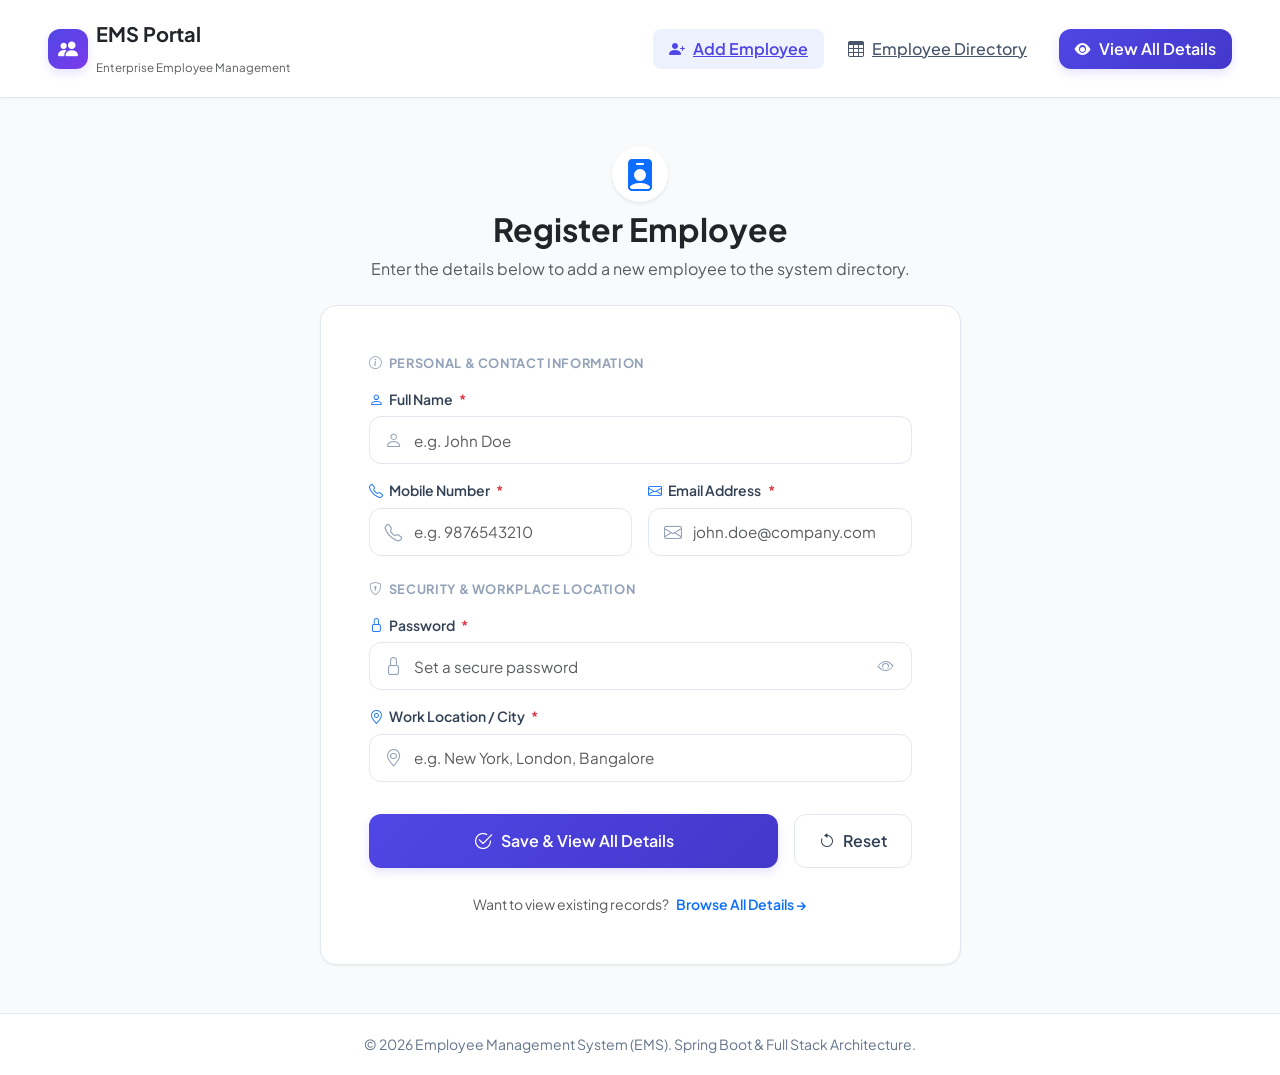
==== employ/src/main/resources/static/index.html @ b4abef82 "updated" ====
<!DOCTYPE html>
<html lang="en">
<head>
    <meta charset="UTF-8">
    <meta name="viewport" content="width=device-width, initial-scale=1.0">
    <title>Employee Management System | Add New Employee</title>
    <!-- Google Fonts -->
    <link rel="preconnect" href="https://fonts.googleapis.com">
    <link rel="preconnect" href="https://fonts.gstatic.com" crossorigin>
    <link href="https://fonts.googleapis.com/css2?family=Plus+Jakarta+Sans:wght@400;500;600;700;800&display=swap" rel="stylesheet">
    <!-- Bootstrap 5 CSS -->
    <link href="https://cdn.jsdelivr.net/npm/bootstrap@5.3.3/dist/css/bootstrap.min.css" rel="stylesheet">
    <!-- Bootstrap Icons -->
    <link rel="stylesheet" href="https://cdn.jsdelivr.net/npm/bootstrap-icons@1.11.3/font/bootstrap-icons.min.css">
    <!-- Custom CSS -->
    <link rel="stylesheet" href="css/styles.css">
</head>
<body>

    <!-- Header Navigation -->
    <nav class="navbar navbar-expand-lg navbar-custom sticky-top">
        <div class="container-fluid px-lg-4">
            <a class="navbar-brand d-flex align-items-center gap-2" href="index.html">
                <div class="brand-badge">
                    <i class="bi bi-people-fill"></i>
                </div>
                <div>
                    <div class="fw-bold fs-5 text-dark leading-none">EMS Portal</div>
                    <small class="text-muted" style="font-size: 0.725rem;">Enterprise Employee Management</small>
                </div>
            </a>
            
            <button class="navbar-toggler" type="button" data-bs-toggle="collapse" data-bs-target="#navContent">
                <span class="navbar-toggler-icon"></span>
            </button>

            <div class="collapse navbar-collapse" id="navContent">
                <ul class="navbar-nav ms-auto align-items-lg-center gap-2 mt-3 mt-lg-0">
                    <li class="nav-item">
                        <a class="nav-link-custom active" href="index.html">
                            <i class="bi bi-person-plus-fill"></i> Add Employee
                        </a>
                    </li>
                    <li class="nav-item">
                        <a class="nav-link-custom" href="employees.html">
                            <i class="bi bi-table"></i> Employee Directory
                        </a>
                    </li>
                    <li class="nav-item ms-lg-2">
                        <a href="employees.html" class="btn btn-primary-custom py-2 px-3">
                            <i class="bi bi-eye-fill"></i> View All Details
                        </a>
                    </li>
                </ul>
            </div>
        </div>
    </nav>

    <!-- Main Content Area -->
    <main class="container py-5">
        <div class="row justify-content-center">
            <div class="col-12 col-md-10 col-lg-8 col-xl-7">
                
                <!-- Page Header Title -->
                <div class="text-center mb-4">
                    <div class="d-inline-flex align-items-center justify-content-center p-2 rounded-circle bg-white shadow-sm mb-2" style="width: 56px; height: 56px;">
                        <i class="bi bi-person-badge-fill text-primary fs-2"></i>
                    </div>
                    <h2 class="fw-bold text-dark">Register Employee</h2>
                    <p class="text-muted">Enter the details below to add a new employee to the system directory.</p>
                </div>

                <!-- Registration Card -->
                <div class="app-card p-4 p-md-5">
                    <form id="addEmployeeForm" novalidate>
                        
                        <div class="form-section-title">
                            <i class="bi bi-info-circle me-1"></i> Personal & Contact Information
                        </div>

                        <!-- Full Name -->
                        <div class="mb-3">
                            <label for="name" class="custom-form-label">
                                <i class="bi bi-person text-primary"></i> Full Name <span class="text-danger">*</span>
                            </label>
                            <div class="custom-input-group">
                                <i class="bi bi-person input-icon"></i>
                                <input type="text" class="form-control form-control-custom" id="name" name="name" 
                                       placeholder="e.g. John Doe" required minlength="2">
                            </div>
                            <div class="invalid-feedback">Please enter a valid full name (minimum 2 characters).</div>
                        </div>

                        <!-- Grid: Mobile & Email -->
                        <div class="row g-3 mb-3">
                            <!-- Mobile Number -->
                            <div class="col-md-6">
                                <label for="mobile" class="custom-form-label">
                                    <i class="bi bi-telephone text-primary"></i> Mobile Number <span class="text-danger">*</span>
                                </label>
                                <div class="custom-input-group">
                                    <i class="bi bi-telephone input-icon"></i>
                                    <input type="tel" class="form-control form-control-custom" id="mobile" name="mobile" 
                                           placeholder="e.g. 9876543210" required pattern="[0-9]{10}">
                                </div>
                                <div class="invalid-feedback">Please enter a valid 10-digit mobile number.</div>
                            </div>

                            <!-- Email Address -->
                            <div class="col-md-6">
                                <label for="email" class="custom-form-label">
                                    <i class="bi bi-envelope text-primary"></i> Email Address <span class="text-danger">*</span>
                                </label>
                                <div class="custom-input-group">
                                    <i class="bi bi-envelope input-icon"></i>
                                    <input type="email" class="form-control form-control-custom" id="email" name="email" 
                                           placeholder="john.doe@company.com" required>
                                </div>
                                <div class="invalid-feedback">Please enter a valid corporate email.</div>
                            </div>
                        </div>

                        <div class="form-section-title mt-4">
                            <i class="bi bi-shield-lock me-1"></i> Security & Workplace Location
                        </div>

                        <!-- Password -->
                        <div class="mb-3">
                            <label for="password" class="custom-form-label">
                                <i class="bi bi-lock text-primary"></i> Password <span class="text-danger">*</span>
                            </label>
                            <div class="custom-input-group">
                                <i class="bi bi-lock input-icon"></i>
                                <input type="password" class="form-control form-control-custom" id="password" name="password" 
                                       placeholder="Set a secure password" required minlength="4">
                                <button type="button" class="password-toggle-btn" id="togglePasswordBtn" title="Toggle password visibility">
                                    <i class="bi bi-eye" id="togglePasswordIcon"></i>
                                </button>
                            </div>
                            <div class="invalid-feedback">Password is required (minimum 4 characters).</div>
                        </div>

                        <!-- Location / Office -->
                        <div class="mb-4">
                            <label for="location" class="custom-form-label">
                                <i class="bi bi-geo-alt text-primary"></i> Work Location / City <span class="text-danger">*</span>
                            </label>
                            <div class="custom-input-group">
                                <i class="bi bi-geo-alt input-icon"></i>
                                <input type="text" class="form-control form-control-custom" id="location" name="location" 
                                       placeholder="e.g. New York, London, Bangalore" required>
                            </div>
                            <div class="invalid-feedback">Please specify the work location or branch.</div>
                        </div>

                        <!-- Form Actions -->
                        <div class="d-flex flex-column flex-sm-row gap-3 pt-2">
                            <button type="submit" id="submitBtn" class="btn btn-primary-custom flex-grow-1">
                                <i class="bi bi-check2-circle fs-5"></i>
                                <span id="btnText">Save & View All Details</span>
                                <div id="btnSpinner" class="spinner-border spinner-border-sm d-none" role="status">
                                    <span class="visually-hidden">Loading...</span>
                                </div>
                            </button>
                            <button type="reset" class="btn btn-secondary-custom">
                                <i class="bi bi-arrow-counterclockwise"></i> Reset
                            </button>
                        </div>

                        <!-- Bottom Link -->
                        <div class="text-center mt-4">
                            <span class="text-muted small">Want to view existing records?</span>
                            <a href="employees.html" class="fw-semibold text-primary ms-1 small text-decoration-none">
                                Browse All Details &rarr;
                            </a>
                        </div>
                    </form>
                </div>

            </div>
        </div>
    </main>

    <!-- Footer -->
    <footer>
        <div class="container text-center">
            <p class="mb-0">&copy; 2026 Employee Management System (EMS). Spring Boot & Full Stack Architecture.</p>
        </div>
    </footer>

    <!-- Bootstrap 5 JS Bundle -->
    <script src="https://cdn.jsdelivr.net/npm/bootstrap@5.3.3/dist/js/bootstrap.bundle.min.js"></script>
    <!-- API and Helpers -->
    <script src="js/api.js"></script>

    <script>
        // Password Visibility Toggle
        const togglePasswordBtn = document.getElementById('togglePasswordBtn');
        const passwordInput = document.getElementById('password');
        const togglePasswordIcon = document.getElementById('togglePasswordIcon');

        togglePasswordBtn.addEventListener('click', () => {
            const isPassword = passwordInput.getAttribute('type') === 'password';
            passwordInput.setAttribute('type', isPassword ? 'text' : 'password');
            togglePasswordIcon.className = isPassword ? 'bi bi-eye-slash' : 'bi bi-eye';
        });

        // Form Submission Logic
        const form = document.getElementById('addEmployeeForm');
        const submitBtn = document.getElementById('submitBtn');
        const btnText = document.getElementById('btnText');
        const btnSpinner = document.getElementById('btnSpinner');

        form.addEventListener('submit', async (e) => {
            e.preventDefault();

            // Validate Bootstrap Form
            if (!form.checkValidity()) {
                e.stopPropagation();
                form.classList.add('was-validated');
                Toast.show('Please fill in all required fields accurately.', 'warning');
                return;
            }

            const employeeData = {
                name: document.getElementById('name').value.trim(),
                mobile: parseInt(document.getElementById('mobile').value.trim(), 10),
                email: document.getElementById('email').value.trim(),
                password: document.getElementById('password').value,
                location: document.getElementById('location').value.trim()
            };

            // Loading state
            submitBtn.disabled = true;
            btnText.textContent = 'Saving details...';
            btnSpinner.classList.remove('d-none');

            try {
                const savedEmployee = await EmployeeAPI.add(employeeData);
                Toast.show(`Employee "${savedEmployee.name || employeeData.name}" added successfully! Redirecting...`, 'success', 2000);
                
                // Form reset
                form.reset();
                form.classList.remove('was-validated');

                // Redirect to All Details Page
                setTimeout(() => {
                    window.location.href = 'employees.html';
                }, 1200);

            } catch (err) {
                console.error(err);
                Toast.show(err.message || 'Error occurred while saving employee.', 'danger');
                submitBtn.disabled = false;
                btnText.textContent = 'Save & View All Details';
                btnSpinner.classList.add('d-none');
            }
        });
    </script>
</body>
</html>
---- employ/src/main/resources/static/css/styles.css ----
/* ==========================================================================
   Professional Employee Management System Stylesheet
   Modern SaaS UI with refined palette, typography & animations
   ========================================================================== */

:root {
  --primary: #4f46e5;
  --primary-hover: #4338ca;
  --primary-light: #eef2ff;
  --primary-glow: rgba(79, 70, 229, 0.15);
  --success: #10b981;
  --success-light: #ecfdf5;
  --danger: #ef4444;
  --danger-light: #fef2f2;
  --warning: #f59e0b;
  --warning-light: #fffbeb;
  --info: #0ea5e9;
  --info-light: #f0f9ff;
  --slate-50: #f8fafc;
  --slate-100: #f1f5f9;
  --slate-200: #e2e8f0;
  --slate-300: #cbd5e1;
  --slate-400: #94a3b8;
  --slate-500: #64748b;
  --slate-600: #475569;
  --slate-700: #334155;
  --slate-800: #1e293b;
  --slate-900: #0f172a;
  --radius-sm: 8px;
  --radius-md: 12px;
  --radius-lg: 16px;
  --radius-xl: 24px;
  --shadow-sm: 0 1px 2px 0 rgba(0, 0, 0, 0.05);
  --shadow-md: 0 4px 6px -1px rgba(0, 0, 0, 0.07), 0 2px 4px -2px rgba(0, 0, 0, 0.05);
  --shadow-lg: 0 10px 15px -3px rgba(0, 0, 0, 0.08), 0 4px 6px -4px rgba(0, 0, 0, 0.04);
  --shadow-xl: 0 20px 25px -5px rgba(0, 0, 0, 0.08), 0 8px 10px -6px rgba(0, 0, 0, 0.04);
  --transition: all 0.2s cubic-bezier(0.4, 0, 0.2, 1);
}

* {
  box-sizing: border-box;
}

body {
  font-family: 'Plus Jakarta Sans', -apple-system, BlinkMacSystemFont, "Segoe UI", Roboto, sans-serif;
  background-color: #f8fafc;
  color: var(--slate-700);
  min-height: 100vh;
  display: flex;
  flex-direction: column;
}

/* ================= Navbar ================= */
.navbar-custom {
  background: #ffffff;
  border-bottom: 1px solid var(--slate-200);
  box-shadow: 0 1px 3px 0 rgba(0, 0, 0, 0.04);
  padding: 0.85rem 1.5rem;
}

.brand-badge {
  width: 40px;
  height: 40px;
  border-radius: var(--radius-md);
  background: linear-gradient(135deg, var(--primary) 0%, #7c3aed 100%);
  color: #fff;
  display: flex;
  align-items: center;
  justify-content: center;
  font-size: 1.25rem;
  box-shadow: 0 4px 10px var(--primary-glow);
}

.nav-link-custom {
  font-weight: 500;
  color: var(--slate-600) !important;
  padding: 0.5rem 1rem !important;
  border-radius: var(--radius-sm);
  transition: var(--transition);
  display: flex;
  align-items: center;
  gap: 0.5rem;
}

.nav-link-custom:hover {
  color: var(--primary) !important;
  background-color: var(--primary-light);
}

.nav-link-custom.active {
  color: var(--primary) !important;
  background-color: var(--primary-light);
  font-weight: 600;
}

/* ================= Cards ================= */
.app-card {
  background: #ffffff;
  border: 1px solid var(--slate-200);
  border-radius: var(--radius-lg);
  box-shadow: var(--shadow-sm);
  transition: var(--transition);
}

.app-card:hover {
  box-shadow: var(--shadow-md);
}

.stat-card {
  padding: 1.25rem;
  border-radius: var(--radius-md);
  border: 1px solid var(--slate-200);
  background: #ffffff;
  display: flex;
  align-items: center;
  gap: 1rem;
  transition: var(--transition);
}

.stat-card:hover {
  transform: translateY(-2px);
  box-shadow: var(--shadow-md);
}

.stat-icon {
  width: 50px;
  height: 50px;
  border-radius: var(--radius-md);
  display: flex;
  align-items: center;
  justify-content: center;
  font-size: 1.5rem;
}

.stat-icon.primary {
  background: var(--primary-light);
  color: var(--primary);
}

.stat-icon.success {
  background: var(--success-light);
  color: var(--success);
}

.stat-icon.warning {
  background: var(--warning-light);
  color: var(--warning);
}

/* ================= Form Styling ================= */
.form-section-title {
  font-size: 0.8rem;
  font-weight: 700;
  text-transform: uppercase;
  letter-spacing: 0.05em;
  color: var(--slate-400);
  margin-bottom: 1rem;
}

.custom-form-label {
  font-weight: 600;
  font-size: 0.875rem;
  color: var(--slate-700);
  margin-bottom: 0.4rem;
  display: flex;
  align-items: center;
  gap: 0.4rem;
}

.custom-input-group {
  position: relative;
}

.custom-input-group .input-icon {
  position: absolute;
  left: 1rem;
  top: 50%;
  transform: translateY(-50%);
  color: var(--slate-400);
  font-size: 1.1rem;
  z-index: 4;
  pointer-events: none;
  transition: var(--transition);
}

.form-control-custom {
  height: 48px;
  padding-left: 2.75rem;
  border: 1.5px solid var(--slate-200);
  border-radius: var(--radius-md);
  font-size: 0.95rem;
  color: var(--slate-800);
  background-color: #fff;
  transition: var(--transition);
}

.form-control-custom:focus {
  border-color: var(--primary);
  box-shadow: 0 0 0 4px var(--primary-glow);
  outline: none;
}

.form-control-custom:focus ~ .input-icon {
  color: var(--primary);
}

.password-toggle-btn {
  position: absolute;
  right: 0.85rem;
  top: 50%;
  transform: translateY(-50%);
  background: none;
  border: none;
  color: var(--slate-400);
  cursor: pointer;
  z-index: 5;
  padding: 0.25rem;
  transition: var(--transition);
}

.password-toggle-btn:hover {
  color: var(--slate-600);
}

/* ================= Buttons ================= */
.btn-primary-custom {
  background: linear-gradient(135deg, var(--primary) 0%, #4338ca 100%);
  color: #ffffff;
  border: none;
  font-weight: 600;
  border-radius: var(--radius-md);
  padding: 0.75rem 1.5rem;
  display: inline-flex;
  align-items: center;
  justify-content: center;
  gap: 0.5rem;
  transition: var(--transition);
  box-shadow: 0 4px 10px var(--primary-glow);
}

.btn-primary-custom:hover {
  background: linear-gradient(135deg, #4338ca 0%, #3730a3 100%);
  color: #ffffff;
  transform: translateY(-1px);
  box-shadow: 0 6px 14px var(--primary-glow);
}

.btn-secondary-custom {
  background: #ffffff;
  color: var(--slate-700);
  border: 1.5px solid var(--slate-200);
  font-weight: 600;
  border-radius: var(--radius-md);
  padding: 0.75rem 1.5rem;
  display: inline-flex;
  align-items: center;
  justify-content: center;
  gap: 0.5rem;
  transition: var(--transition);
}

.btn-secondary-custom:hover {
  background: var(--slate-100);
  border-color: var(--slate-300);
  color: var(--slate-900);
}

.btn-action {
  width: 34px;
  height: 34px;
  border-radius: var(--radius-sm);
  display: inline-flex;
  align-items: center;
  justify-content: center;
  font-size: 0.95rem;
  transition: var(--transition);
  border: none;
  text-decoration: none;
}

.btn-action-edit {
  background: var(--primary-light);
  color: var(--primary);
}

.btn-action-edit:hover {
  background: var(--primary);
  color: #fff;
}

.btn-action-delete {
  background: var(--danger-light);
  color: var(--danger);
}

.btn-action-delete:hover {
  background: var(--danger);
  color: #fff;
}

/* ================= Table Styling ================= */
.custom-table {
  margin-bottom: 0;
}

.custom-table thead th {
  background: var(--slate-50);
  color: var(--slate-500);
  font-weight: 700;
  font-size: 0.75rem;
  text-transform: uppercase;
  letter-spacing: 0.05em;
  padding: 1rem 1.25rem;
  border-bottom: 1px solid var(--slate-200);
}

.custom-table tbody tr {
  transition: var(--transition);
}

.custom-table tbody tr:hover {
  background-color: #f8fafc;
}

.custom-table tbody td {
  padding: 1rem 1.25rem;
  vertical-align: middle;
  border-bottom: 1px solid var(--slate-100);
  font-size: 0.925rem;
}

.avatar-circle {
  width: 42px;
  height: 42px;
  border-radius: 50%;
  display: flex;
  align-items: center;
  justify-content: center;
  font-weight: 700;
  font-size: 1rem;
  color: #ffffff;
  flex-shrink: 0;
}

.location-badge {
  display: inline-flex;
  align-items: center;
  gap: 0.35rem;
  background: var(--slate-100);
  color: var(--slate-700);
  padding: 0.35rem 0.75rem;
  border-radius: 20px;
  font-size: 0.825rem;
  font-weight: 500;
}

.id-badge {
  background: var(--primary-light);
  color: var(--primary);
  padding: 0.25rem 0.6rem;
  border-radius: var(--radius-sm);
  font-weight: 700;
  font-size: 0.8rem;
  font-family: monospace;
}

/* ================= Badges & Toasts ================= */
.toast-container {
  position: fixed;
  bottom: 1.5rem;
  right: 1.5rem;
  z-index: 1080;
}

.custom-toast {
  background: #ffffff;
  border-radius: var(--radius-md);
  box-shadow: var(--shadow-xl);
  border: 1px solid var(--slate-200);
  padding: 1rem 1.25rem;
  display: flex;
  align-items: center;
  gap: 0.75rem;
  min-width: 320px;
  animation: slideIn 0.3s cubic-bezier(0.16, 1, 0.3, 1);
}

@keyframes slideIn {
  from {
    transform: translateY(20px);
    opacity: 0;
  }
  to {
    transform: translateY(0);
    opacity: 1;
  }
}

/* Empty State */
.empty-state {
  padding: 4rem 2rem;
  text-align: center;
}

.empty-state-icon {
  width: 72px;
  height: 72px;
  border-radius: 50%;
  background: var(--slate-100);
  color: var(--slate-400);
  display: inline-flex;
  align-items: center;
  justify-content: center;
  font-size: 2rem;
  margin-bottom: 1rem;
}

/* Spinner */
.spinner-container {
  padding: 3rem 0;
  text-align: center;
  color: var(--primary);
}

/* Footer */
footer {
  margin-top: auto;
  border-top: 1px solid var(--slate-200);
  background: #ffffff;
  padding: 1.25rem 0;
  color: var(--slate-500);
  font-size: 0.875rem;
}
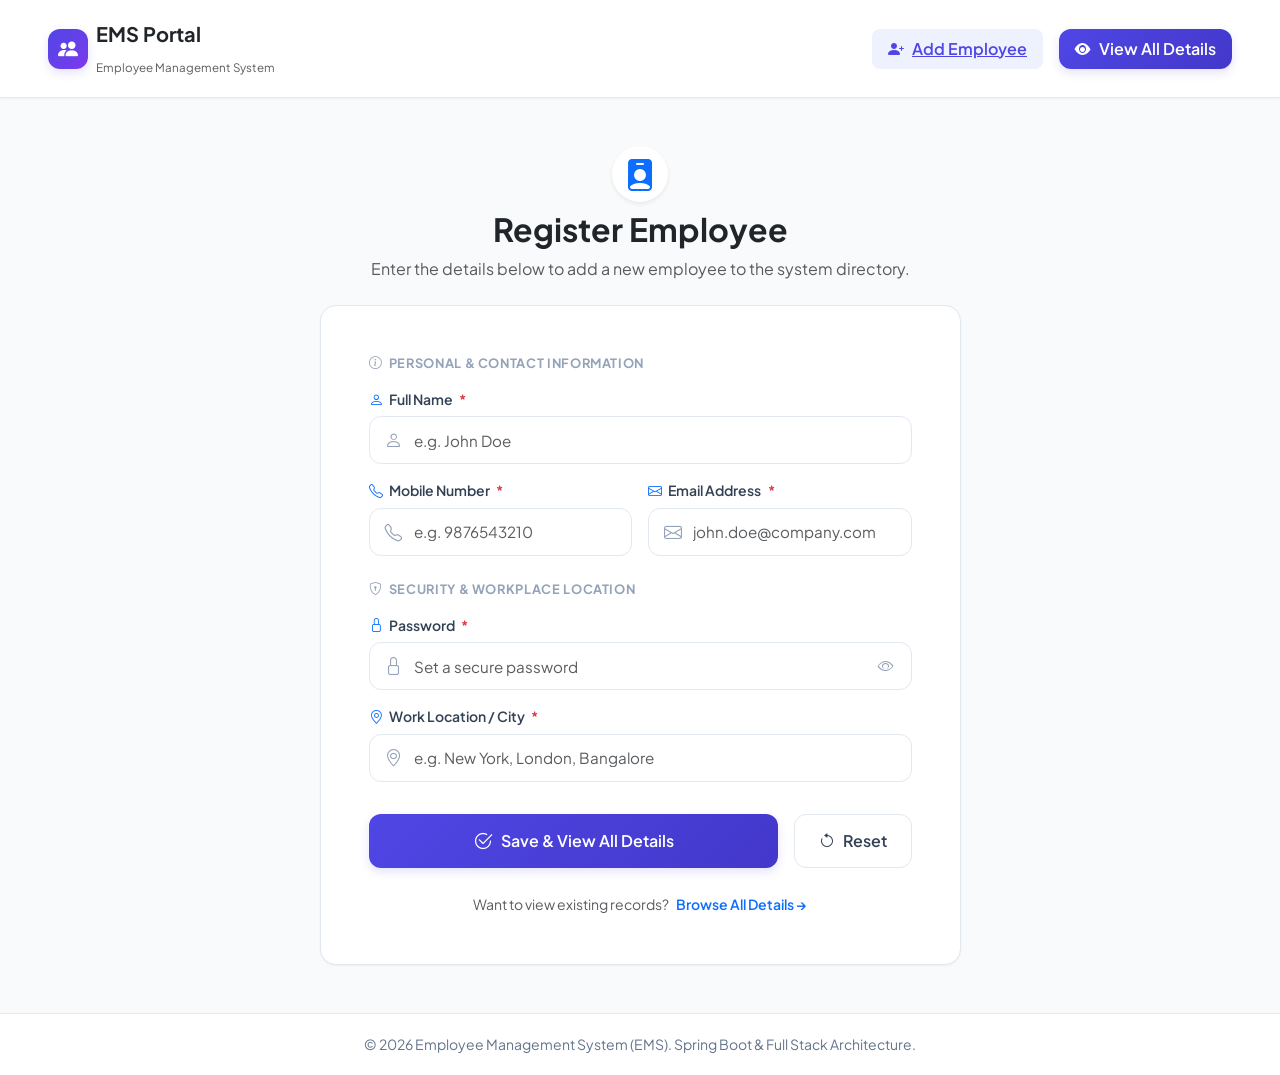
==== commit 13b55f1b: "update" ====
--- a/employ/src/main/resources/static/index.html
+++ b/employ/src/main/resources/static/index.html
@@ -1,5 +1,6 @@
 <!DOCTYPE html>
 <html lang="en">
+
 <head>
     <meta charset="UTF-8">
     <meta name="viewport" content="width=device-width, initial-scale=1.0">
@@ -7,7 +8,8 @@
     <!-- Google Fonts -->
     <link rel="preconnect" href="https://fonts.googleapis.com">
     <link rel="preconnect" href="https://fonts.gstatic.com" crossorigin>
-    <link href="https://fonts.googleapis.com/css2?family=Plus+Jakarta+Sans:wght@400;500;600;700;800&display=swap" rel="stylesheet">
+    <link href="https://fonts.googleapis.com/css2?family=Plus+Jakarta+Sans:wght@400;500;600;700;800&display=swap"
+        rel="stylesheet">
     <!-- Bootstrap 5 CSS -->
     <link href="https://cdn.jsdelivr.net/npm/bootstrap@5.3.3/dist/css/bootstrap.min.css" rel="stylesheet">
     <!-- Bootstrap Icons -->
@@ -15,6 +17,7 @@
     <!-- Custom CSS -->
     <link rel="stylesheet" href="css/styles.css">
 </head>
+
 <body>
 
     <!-- Header Navigation -->
@@ -26,10 +29,10 @@
                 </div>
                 <div>
                     <div class="fw-bold fs-5 text-dark leading-none">EMS Portal</div>
-                    <small class="text-muted" style="font-size: 0.725rem;">Enterprise Employee Management</small>
+                    <small class="text-muted" style="font-size: 0.725rem;"> Employee Management System</small>
                 </div>
             </a>
-            
+
             <button class="navbar-toggler" type="button" data-bs-toggle="collapse" data-bs-target="#navContent">
                 <span class="navbar-toggler-icon"></span>
             </button>
@@ -39,11 +42,6 @@
                     <li class="nav-item">
                         <a class="nav-link-custom active" href="index.html">
                             <i class="bi bi-person-plus-fill"></i> Add Employee
-                        </a>
-                    </li>
-                    <li class="nav-item">
-                        <a class="nav-link-custom" href="employees.html">
-                            <i class="bi bi-table"></i> Employee Directory
                         </a>
                     </li>
                     <li class="nav-item ms-lg-2">
@@ -60,10 +58,11 @@
     <main class="container py-5">
         <div class="row justify-content-center">
             <div class="col-12 col-md-10 col-lg-8 col-xl-7">
-                
+
                 <!-- Page Header Title -->
                 <div class="text-center mb-4">
-                    <div class="d-inline-flex align-items-center justify-content-center p-2 rounded-circle bg-white shadow-sm mb-2" style="width: 56px; height: 56px;">
+                    <div class="d-inline-flex align-items-center justify-content-center p-2 rounded-circle bg-white shadow-sm mb-2"
+                        style="width: 56px; height: 56px;">
                         <i class="bi bi-person-badge-fill text-primary fs-2"></i>
                     </div>
                     <h2 class="fw-bold text-dark">Register Employee</h2>
@@ -73,7 +72,7 @@
                 <!-- Registration Card -->
                 <div class="app-card p-4 p-md-5">
                     <form id="addEmployeeForm" novalidate>
-                        
+
                         <div class="form-section-title">
                             <i class="bi bi-info-circle me-1"></i> Personal & Contact Information
                         </div>
@@ -85,8 +84,8 @@
                             </label>
                             <div class="custom-input-group">
                                 <i class="bi bi-person input-icon"></i>
-                                <input type="text" class="form-control form-control-custom" id="name" name="name" 
-                                       placeholder="e.g. John Doe" required minlength="2">
+                                <input type="text" class="form-control form-control-custom" id="name" name="name"
+                                    placeholder="e.g. John Doe" required minlength="2">
                             </div>
                             <div class="invalid-feedback">Please enter a valid full name (minimum 2 characters).</div>
                         </div>
@@ -96,12 +95,13 @@
                             <!-- Mobile Number -->
                             <div class="col-md-6">
                                 <label for="mobile" class="custom-form-label">
-                                    <i class="bi bi-telephone text-primary"></i> Mobile Number <span class="text-danger">*</span>
+                                    <i class="bi bi-telephone text-primary"></i> Mobile Number <span
+                                        class="text-danger">*</span>
                                 </label>
                                 <div class="custom-input-group">
                                     <i class="bi bi-telephone input-icon"></i>
-                                    <input type="tel" class="form-control form-control-custom" id="mobile" name="mobile" 
-                                           placeholder="e.g. 9876543210" required pattern="[0-9]{10}">
+                                    <input type="tel" class="form-control form-control-custom" id="mobile" name="mobile"
+                                        placeholder="e.g. 9876543210" required pattern="[0-9]{10}">
                                 </div>
                                 <div class="invalid-feedback">Please enter a valid 10-digit mobile number.</div>
                             </div>
@@ -109,12 +109,13 @@
                             <!-- Email Address -->
                             <div class="col-md-6">
                                 <label for="email" class="custom-form-label">
-                                    <i class="bi bi-envelope text-primary"></i> Email Address <span class="text-danger">*</span>
+                                    <i class="bi bi-envelope text-primary"></i> Email Address <span
+                                        class="text-danger">*</span>
                                 </label>
                                 <div class="custom-input-group">
                                     <i class="bi bi-envelope input-icon"></i>
-                                    <input type="email" class="form-control form-control-custom" id="email" name="email" 
-                                           placeholder="john.doe@company.com" required>
+                                    <input type="email" class="form-control form-control-custom" id="email" name="email"
+                                        placeholder="john.doe@company.com" required>
                                 </div>
                                 <div class="invalid-feedback">Please enter a valid corporate email.</div>
                             </div>
@@ -131,9 +132,10 @@
                             </label>
                             <div class="custom-input-group">
                                 <i class="bi bi-lock input-icon"></i>
-                                <input type="password" class="form-control form-control-custom" id="password" name="password" 
-                                       placeholder="Set a secure password" required minlength="4">
-                                <button type="button" class="password-toggle-btn" id="togglePasswordBtn" title="Toggle password visibility">
+                                <input type="password" class="form-control form-control-custom" id="password"
+                                    name="password" placeholder="Set a secure password" required minlength="4">
+                                <button type="button" class="password-toggle-btn" id="togglePasswordBtn"
+                                    title="Toggle password visibility">
                                     <i class="bi bi-eye" id="togglePasswordIcon"></i>
                                 </button>
                             </div>
@@ -143,12 +145,13 @@
                         <!-- Location / Office -->
                         <div class="mb-4">
                             <label for="location" class="custom-form-label">
-                                <i class="bi bi-geo-alt text-primary"></i> Work Location / City <span class="text-danger">*</span>
+                                <i class="bi bi-geo-alt text-primary"></i> Work Location / City <span
+                                    class="text-danger">*</span>
                             </label>
                             <div class="custom-input-group">
                                 <i class="bi bi-geo-alt input-icon"></i>
-                                <input type="text" class="form-control form-control-custom" id="location" name="location" 
-                                       placeholder="e.g. New York, London, Bangalore" required>
+                                <input type="text" class="form-control form-control-custom" id="location"
+                                    name="location" placeholder="e.g. New York, London, Bangalore" required>
                             </div>
                             <div class="invalid-feedback">Please specify the work location or branch.</div>
                         </div>
@@ -238,7 +241,7 @@
             try {
                 const savedEmployee = await EmployeeAPI.add(employeeData);
                 Toast.show(`Employee "${savedEmployee.name || employeeData.name}" added successfully! Redirecting...`, 'success', 2000);
-                
+
                 // Form reset
                 form.reset();
                 form.classList.remove('was-validated');
@@ -258,4 +261,5 @@
         });
     </script>
 </body>
-</html>
+
+</html>
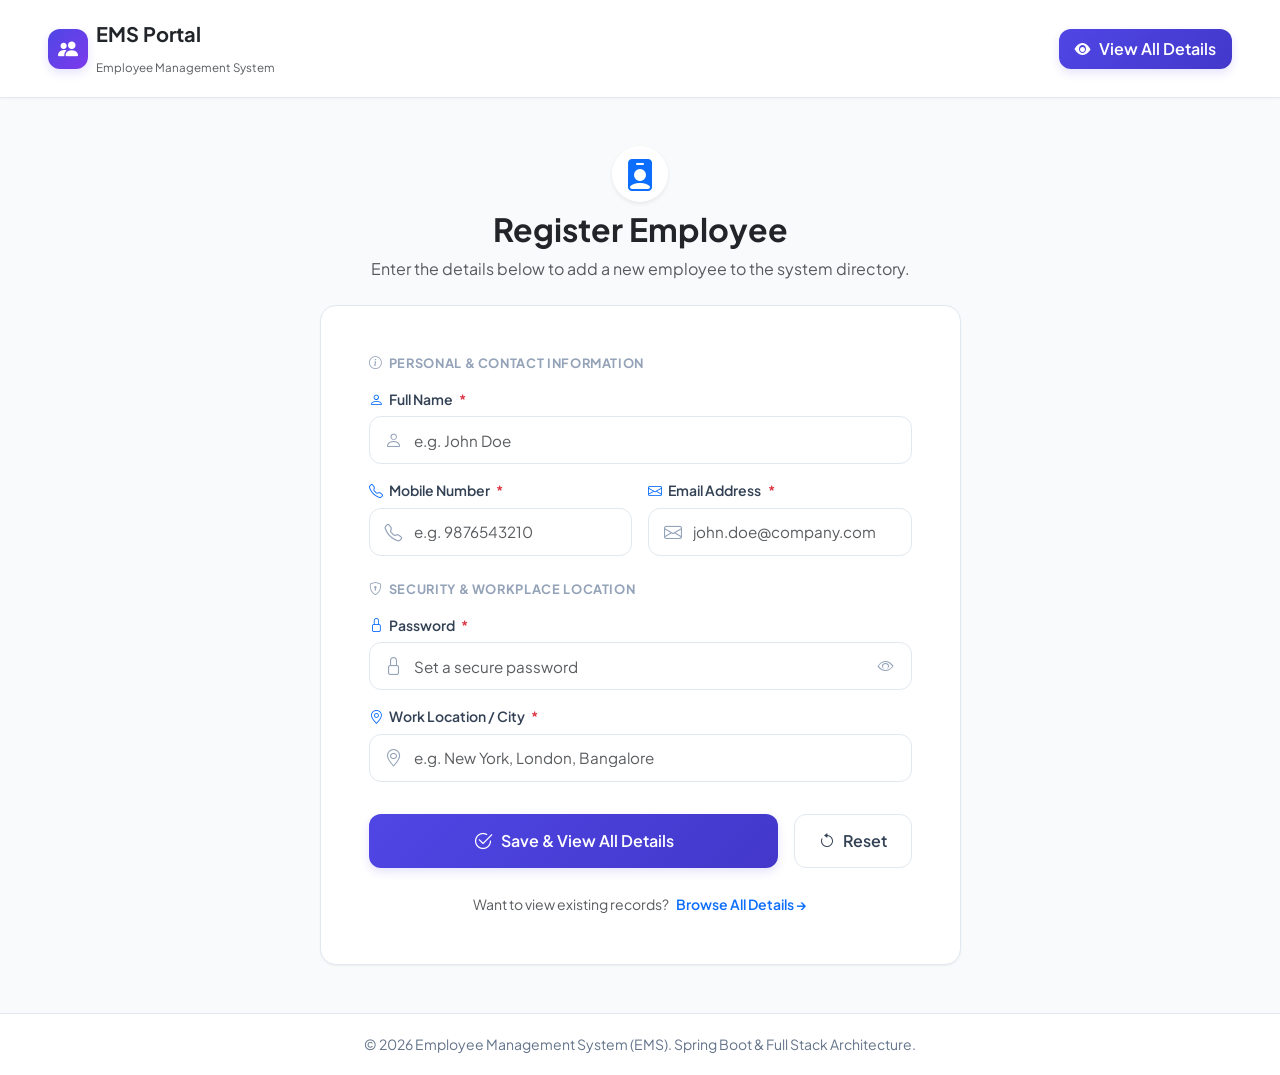
==== commit 6f3f4f09: "update" ====
--- a/employ/src/main/resources/static/index.html
+++ b/employ/src/main/resources/static/index.html
@@ -39,11 +39,11 @@
 
             <div class="collapse navbar-collapse" id="navContent">
                 <ul class="navbar-nav ms-auto align-items-lg-center gap-2 mt-3 mt-lg-0">
-                    <li class="nav-item">
+                    <!-- <li class="nav-item">
                         <a class="nav-link-custom active" href="index.html">
                             <i class="bi bi-person-plus-fill"></i> Add Employee
                         </a>
-                    </li>
+                    </li> -->
                     <li class="nav-item ms-lg-2">
                         <a href="employees.html" class="btn btn-primary-custom py-2 px-3">
                             <i class="bi bi-eye-fill"></i> View All Details
